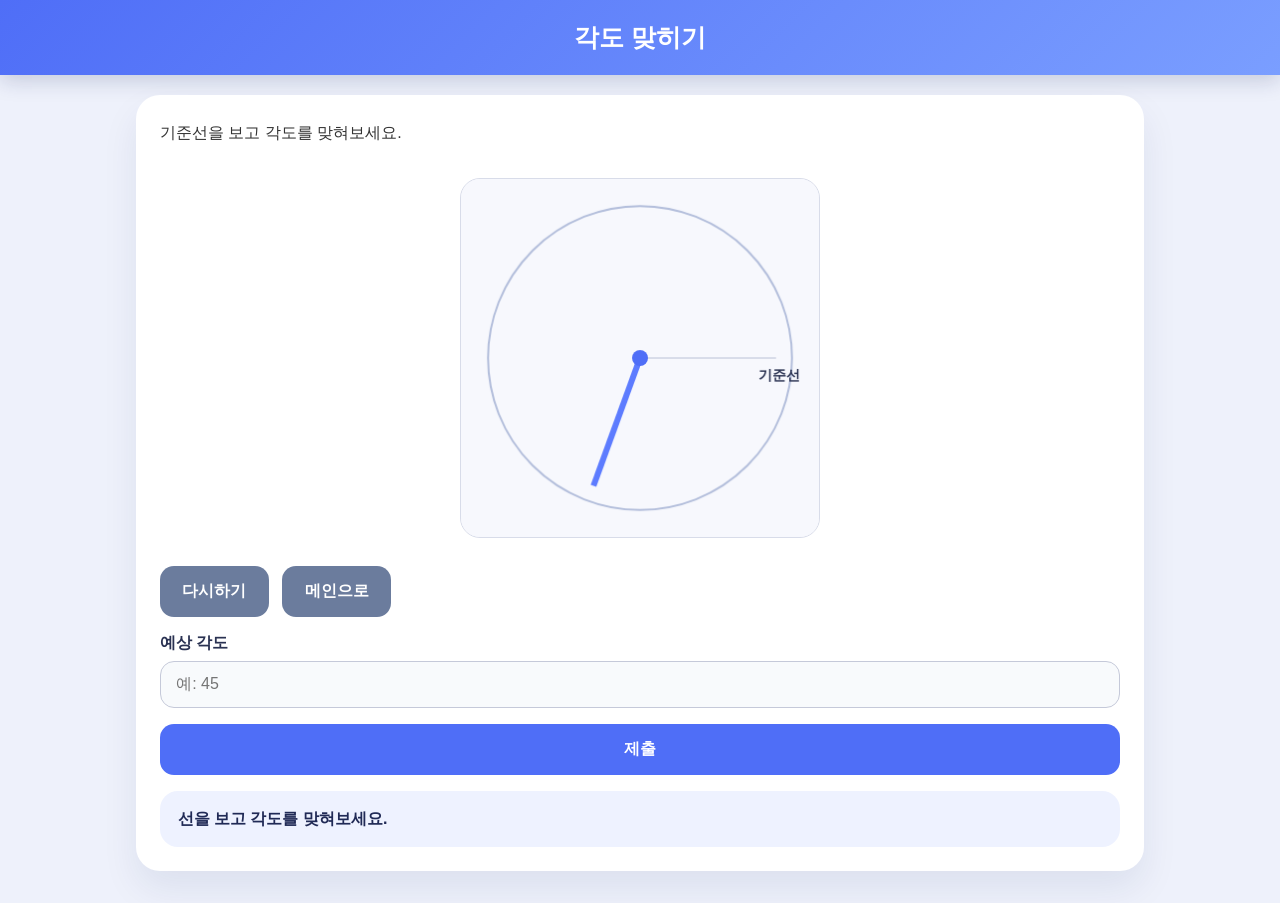
==== guess/angle.html @ bffa8bf2 "Added guess game" ====
<!DOCTYPE html>
<html lang="ko">
<head>
    <meta charset="UTF-8">
    <meta name="viewport" content="width=device-width, initial-scale=1.0">
    <title>각도 맞히기</title>
    <link rel="stylesheet" href="style.css">
</head>
<body data-game="angle">
    <nav><h1>각도 맞히기</h1></nav>
    <main class="container">
        <section class="game-panel">
            <div class="game-instruction">
                <p>기준선을 보고 각도를 맞혀보세요.</p>
            </div>
            <div class="visualization">
                <canvas id="visual-canvas" width="360" height="360"></canvas>
            </div>
            <div class="button-row">
                <button id="retry-btn" type="button" class="secondary">다시하기</button>
                <button type="button" class="secondary" onclick="location.href='../index.html'">메인으로</button>
            </div>
            <form id="answer-form" class="controls">
                <label>
                    예상 각도
                    <input id="answer-input" type="number" step="0.1" placeholder="예: 45" autocomplete="off">
                </label>
                <button type="submit">제출</button>
            </form>
            <div id="feedback" class="feedback"></div>
        </section>
    </main>
    <script src="game.js"></script>
</body>
</html>
---- guess/style.css ----
* {
    box-sizing: border-box;
}

body {
    margin: 0;
    min-height: 100vh;
    font-family: Arial, sans-serif;
    background: #eef1fb;
    color: #18203d;
    display: flex;
    flex-direction: column;
}

nav {
    background: linear-gradient(135deg, #4f6ef7, #7a9eff);
    color: white;
    padding: 1.3rem 1rem;
    text-align: center;
    box-shadow: 0 6px 20px rgba(15, 35, 90, 0.18);
}

nav h1 {
    margin: 0;
    font-size: 1.55rem;
}

.container {
    width: min(1040px, 100%);
    margin: 1.25rem auto 2rem;
    padding: 0 1rem;
}

.game-panel {
    background: white;
    border-radius: 24px;
    box-shadow: 0 18px 36px rgba(17, 40, 90, 0.08);
    padding: 1.5rem;
}

.game-instruction {
    margin-bottom: 1rem;
}

.game-instruction p {
    margin: 0;
    line-height: 1.7;
    color: #333;
}

.visualization {
    display: flex;
    justify-content: center;
    padding: 1rem 0;
}

canvas {
    background: #f7f8fd;
    border: 1px solid #d8dce9;
    border-radius: 20px;
    width: min(100%, 360px);
    max-width: 420px;
}

.color-swatch {
    width: 100%;
    max-width: 360px;
    height: 180px;
    border-radius: 24px;
    border: 2px solid #d8dce9;
    box-shadow: inset 0 0 0 1px rgba(17, 40, 90, 0.04);
    margin: 0 auto 1rem;
}

.controls {
    display: grid;
    gap: 1rem;
    margin: 1rem 0;
}

label {
    display: grid;
    gap: 0.4rem;
    font-weight: 600;
    color: #2a3252;
}

input[type="number"],
input[type="text"] {
    width: 100%;
    padding: 0.85rem 0.95rem;
    border: 1px solid #c5c9d9;
    border-radius: 14px;
    background: #f8fafc;
    font-size: 1rem;
    color: #1f2a44;
    box-sizing: border-box;
}

input[type="number"]::-webkit-inner-spin-button,
input[type="number"]::-webkit-outer-spin-button {
    -webkit-appearance: none;
    margin: 0;
}

.form-row {
    display: grid;
    grid-template-columns: repeat(auto-fit, minmax(100px, 1fr));
    column-gap: 0.7rem;
    row-gap: 0.7rem;
}

.button-row {
    display: flex;
    flex-wrap: wrap;
    gap: 0.85rem;
    margin-top: 0.75rem;
}

button {
    border: none;
    border-radius: 14px;
    padding: 0.95rem 1.4rem;
    font-weight: 700;
    font-size: 0.98rem;
    color: white;
    background: #4f6ef7;
    cursor: pointer;
    transition: transform 0.18s ease, box-shadow 0.18s ease;
}

button:hover {
    transform: translateY(-1px);
    box-shadow: 0 10px 25px rgba(79, 110, 247, 0.22);
}

button.secondary {
    background: #6b7c9d;
}

button.tertiary {
    background: #4f6ef7;
}

.feedback {
    min-height: 3rem;
    padding: 1rem 1.1rem;
    border-radius: 18px;
    background: #eef2ff;
    color: #202a56;
    line-height: 1.5;
    font-weight: 600;
    margin-top: 0.5rem;
}

.note-controls {
    display: flex;
    flex-wrap: wrap;
    gap: 1rem;
    justify-content: center;
    margin-bottom: 1rem;
}

@media (max-width: 640px) {
    .container { padding: 0 0.75rem; }
    .button-row { justify-content: center; }
    .form-row {
        grid-template-columns: 1fr;
    }
}
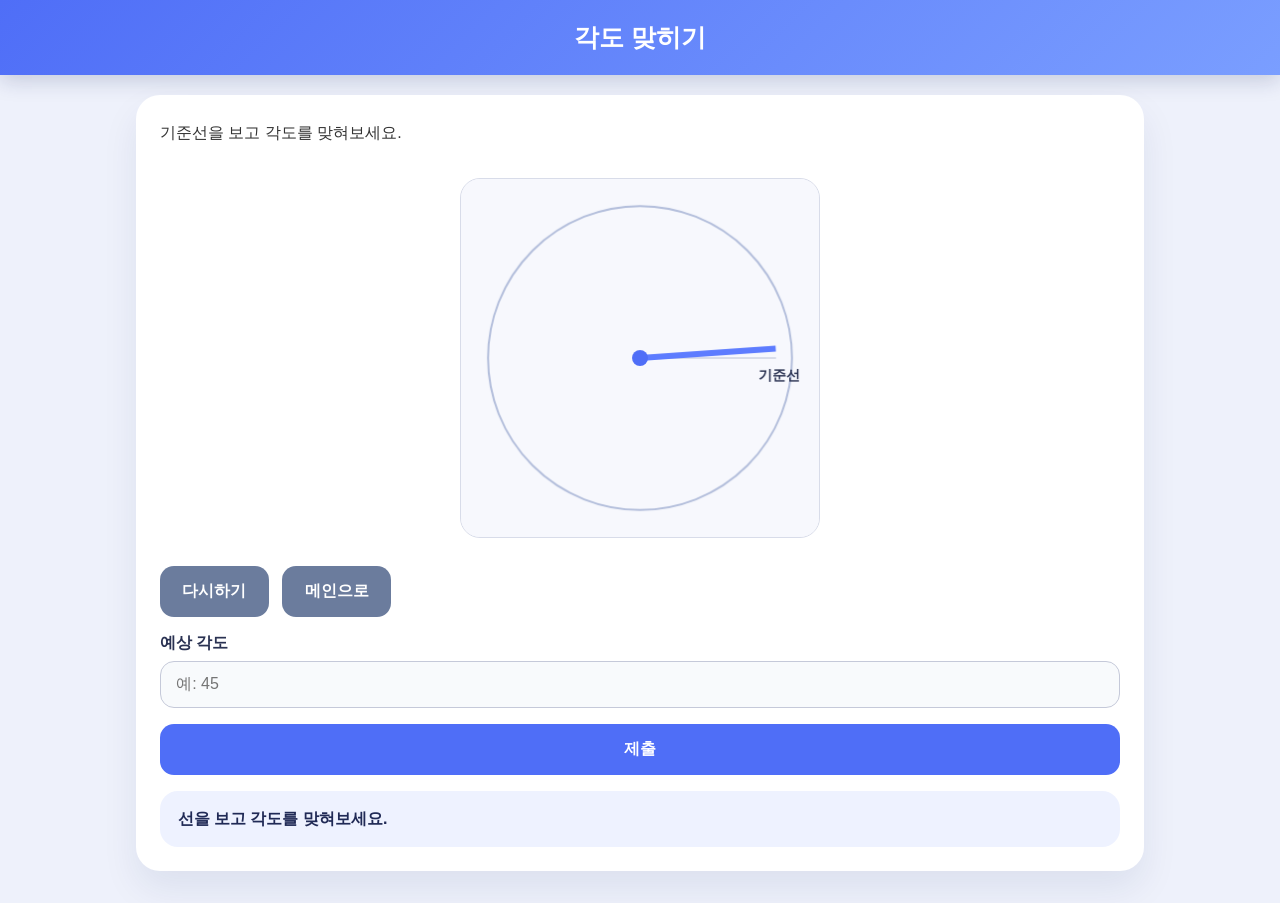
==== commit 062e5db2: "Add favicon" ====
--- a/guess/angle.html
+++ b/guess/angle.html
@@ -5,6 +5,7 @@
     <meta name="viewport" content="width=device-width, initial-scale=1.0">
     <title>각도 맞히기</title>
     <link rel="stylesheet" href="style.css">
+    <link rel="icon" href="favicon/angle.png" type="image/png">
 </head>
 <body data-game="angle">
     <nav><h1>각도 맞히기</h1></nav>
--- a/guess/style.css
+++ b/guess/style.css
@@ -52,14 +52,7 @@
     display: flex;
     justify-content: center;
     padding: 1rem 0;
-}
-
-canvas {
-    background: #f7f8fd;
-    border: 1px solid #d8dce9;
-    border-radius: 20px;
-    width: min(100%, 360px);
-    max-width: 420px;
+    position: relative;
 }
 
 .color-swatch {
@@ -69,7 +62,25 @@
     border-radius: 24px;
     border: 2px solid #d8dce9;
     box-shadow: inset 0 0 0 1px rgba(17, 40, 90, 0.04);
-    margin: 0 auto 1rem;
+}
+/* 두 번째 스왓치: 반 사이즈, 겹침 */
+.color-swatch-overlay {
+    position: absolute;
+    top: 1rem;
+    left: 50%;
+    width: 50%; /* 원본 기준으로 */
+    max-width: 180px;
+    height: 180px;
+    z-index: 2;   /* 원본 위로 */
+    border-radius: 12px;
+}
+
+canvas {
+    background: #f7f8fd;
+    border: 1px solid #d8dce9;
+    border-radius: 20px;
+    width: min(100%, 360px);
+    max-width: 420px;
 }
 
 .controls {
